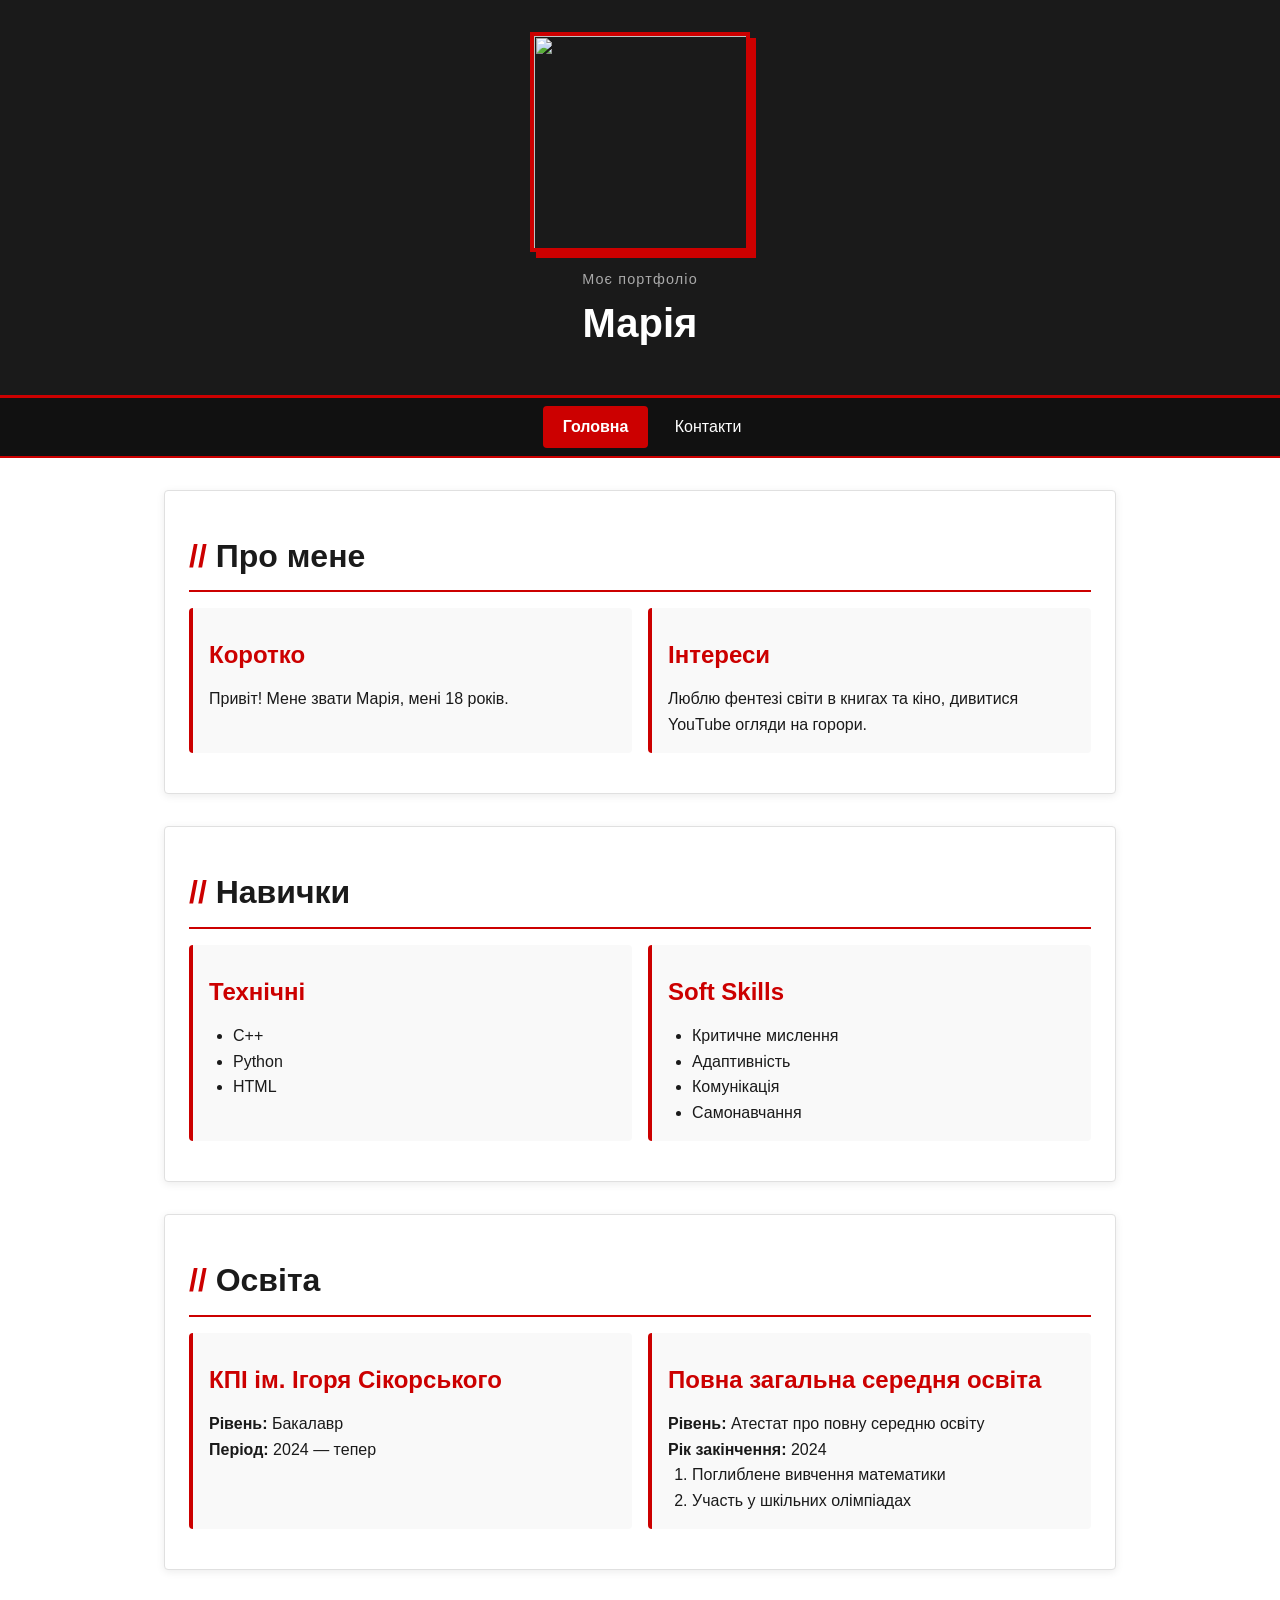
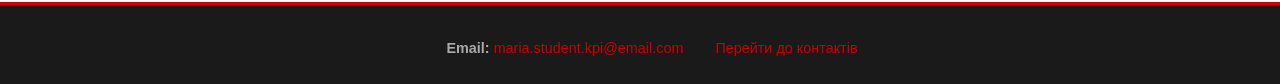
==== lab2/index.html @ 5661b712 "structure: add lab folders" ====
<!DOCTYPE html>
<html lang="uk">
<head>
  <meta charset="UTF-8">
  <meta name="viewport" content="width=device-width, initial-scale=1.0">
  <link rel="stylesheet" href="style.css">
  <title>Моє портфоліо</title>
</head>
<body>
  <header>
    <img src="https://media1.tenor.com/m/KQLA1K90k1AAAAAd/sus-cat-cat.gif" alt="" width="220" height="220">
    <p>Моє портфоліо</p>
    <h1>Марія</h1>
  </header>
  <nav aria-label="Головна навігація">
    <ul>
      <li><a href="index2.html" aria-current="page">Головна</a></li>
      <li><a href="contacts2.html">Контакти</a></li>
    </ul>
  </nav>
  <main>

    <section>
      <h2>Про мене</h2>
      <div class="cards-grid">
        <article>
          <h3>Коротко</h3>
          <p>Привіт! Мене звати Марія, мені 18 років.</p>
        </article>

        <article>
          <h3>Інтереси</h3>
          <p>Люблю фентезі світи в книгах та кіно, дивитися YouTube огляди на горори.</p>
        </article>
      </div>
    </section>

    <section>
      <h2>Навички</h2>
      <div class="cards-grid">
        <article>
          <h3>Технічні</h3>
          <ul>
            <li>C++</li>
            <li>Python</li>
            <li>HTML</li>
          </ul>
        </article>
        <article>
          <h3>Soft Skills</h3>
          <ul>
            <li>Критичне мислення</li>
            <li>Адаптивність</li>
            <li>Комунікація</li>
            <li>Самонавчання</li>
          </ul>
        </article>
      </div>
    </section>

    <section>
      <h2>Освіта</h2>
      <div class="cards-grid">
        <article>
          <h3>КПІ ім. Ігоря Сікорського</h3>
          <p><strong>Рівень:</strong> Бакалавр</p>
          <p><strong>Період:</strong> 2024 — тепер</p>
        </article>
        <article>
          <h3>Повна загальна середня освіта</h3>
          <p><strong>Рівень:</strong> Атестат про повну середню освіту</p>
          <p><strong>Рік закінчення:</strong> 2024</p>
          <ol>
            <li>Поглиблене вивчення математики</li>
            <li>Участь у шкільних олімпіадах</li>
          </ol>
        </article>
      </div>
    </section>

  </main>

  <footer>
    <ul>
      <li><strong>Email:</strong> <a href="mailto:maria.student.kpi@email.com">maria.student.kpi@email.com</a></li>
      <li><a href="contacts2.html">Перейти до контактів</a></li>
    </ul>
  </footer>

</body>
</html>
---- lab2/style.css ----
/* Portfolio styles */
*,
*::before,
*::after {
  box-sizing: border-box;
  margin: 0;
  padding: 0;
}

body {
  font-family: 'Segoe UI', Tahoma, sans-serif;
  font-size: 16px;
  line-height: 1.6;
  color: #1a1a1a;
  background-color: #ffffff;
}

h1 {
  font-size: 2.5rem;
  margin-bottom: 0.5rem;
  color: #ffffff;
}

h2 {
  font-size: 2rem;
  margin: 1rem 0 0.5rem 0;
  color: #1a1a1a;
}

h3 {
  font-size: 1.5rem;
  margin: 0.75rem 0;
  color: #cc0000;
}

a {
  color: #cc0000;
  text-decoration: none;
  transition: color 0.3s;
}

a:hover,
a:focus {
  color: #990000;
  text-decoration: underline;
}

a:visited {
  color: #880000;
}

a:active {
  color: #550000;
}

a[aria-current="page"] {
  font-weight: bold;
  color: #ffffff;
  background-color: #cc0000;
  border-radius: 4px;
}

header {
  text-align: center;
  padding: 2rem 1rem;
  background-color: #1a1a1a;
  border-bottom: 3px solid #cc0000;
}

header img {
  border-radius: 0;
  margin-bottom: 1rem;
  border: 4px solid #cc0000;
  box-shadow: 6px 6px 0px #cc0000;
}

header p {
  color: #aaaaaa;
  font-size: 0.9rem;
  letter-spacing: 0.08em;
}

header h1 {
  color: #ffffff;
}

header a {
  color: #cc0000;
}

header a:hover {
  color: #ff3333;
}

nav {
  background-color: #111111;
  border-bottom: 2px solid #cc0000;
  position: sticky;
  top: 0;
  z-index: 100;
}

nav ul {
  display: flex;
  justify-content: center;
  list-style: none;
  gap: 0.5rem;
  padding: 0.5rem 1rem;
}

nav ul li a {
  color: #ffffff;
  padding: 0.5rem 1.2rem;
  display: block;
  border-radius: 4px;
  font-weight: 500;
  transition: background-color 0.2s, color 0.2s;
}

nav ul li a:hover {
  background-color: #cc0000;
  color: #ffffff;
  text-decoration: none;
}

main {
  max-width: 1000px;
  margin: 2rem auto;
  padding: 0 1.5rem;
  display: flex;
  flex-direction: column;
  gap: 2rem;
}

section {
  background-color: #ffffff;
  padding: 1.5rem;
  border-radius: 4px;
  border: 1px solid #e0e0e0;
  box-shadow: 0 2px 8px rgba(0, 0, 0, 0.08);
}

section h2 {
  border-bottom: 2px solid #cc0000;
  padding-bottom: 0.5rem;
  margin-bottom: 1rem;
}

section article {
  margin-bottom: 1rem;
  padding: 1rem;
  background-color: #f9f9f9;
  border-radius: 4px;
  border-left: 4px solid #cc0000;
  transition: transform 0.2s, box-shadow 0.2s;
}

.cards-grid {
  display: grid;
  grid-template-columns: 1fr 1fr;
  gap: 1rem;
}

ul, ol {
  margin-left: 1.5rem;
}

h2::before {
  content: "// ";
  color: #cc0000;
}



footer {
  background-color: #1a1a1a;
  padding: 1.5rem;
  text-align: center;
  border-top: 3px solid #cc0000;
  color: #aaaaaa;
  font-size: 0.9rem;
}

footer ul {
  list-style: none;
  display: flex;
  justify-content: center;
  gap: 2rem;
  margin-top: 0.5rem;
}

footer a {
  color: #cc0000;
}

footer a:hover {
  color: #ff3333;
}

@media (min-width: 768px) {
  main {
    display: flex;
    flex-wrap: wrap;
    gap: 2rem;
  }


  section {
    flex: 1 1 45%;
  }
}
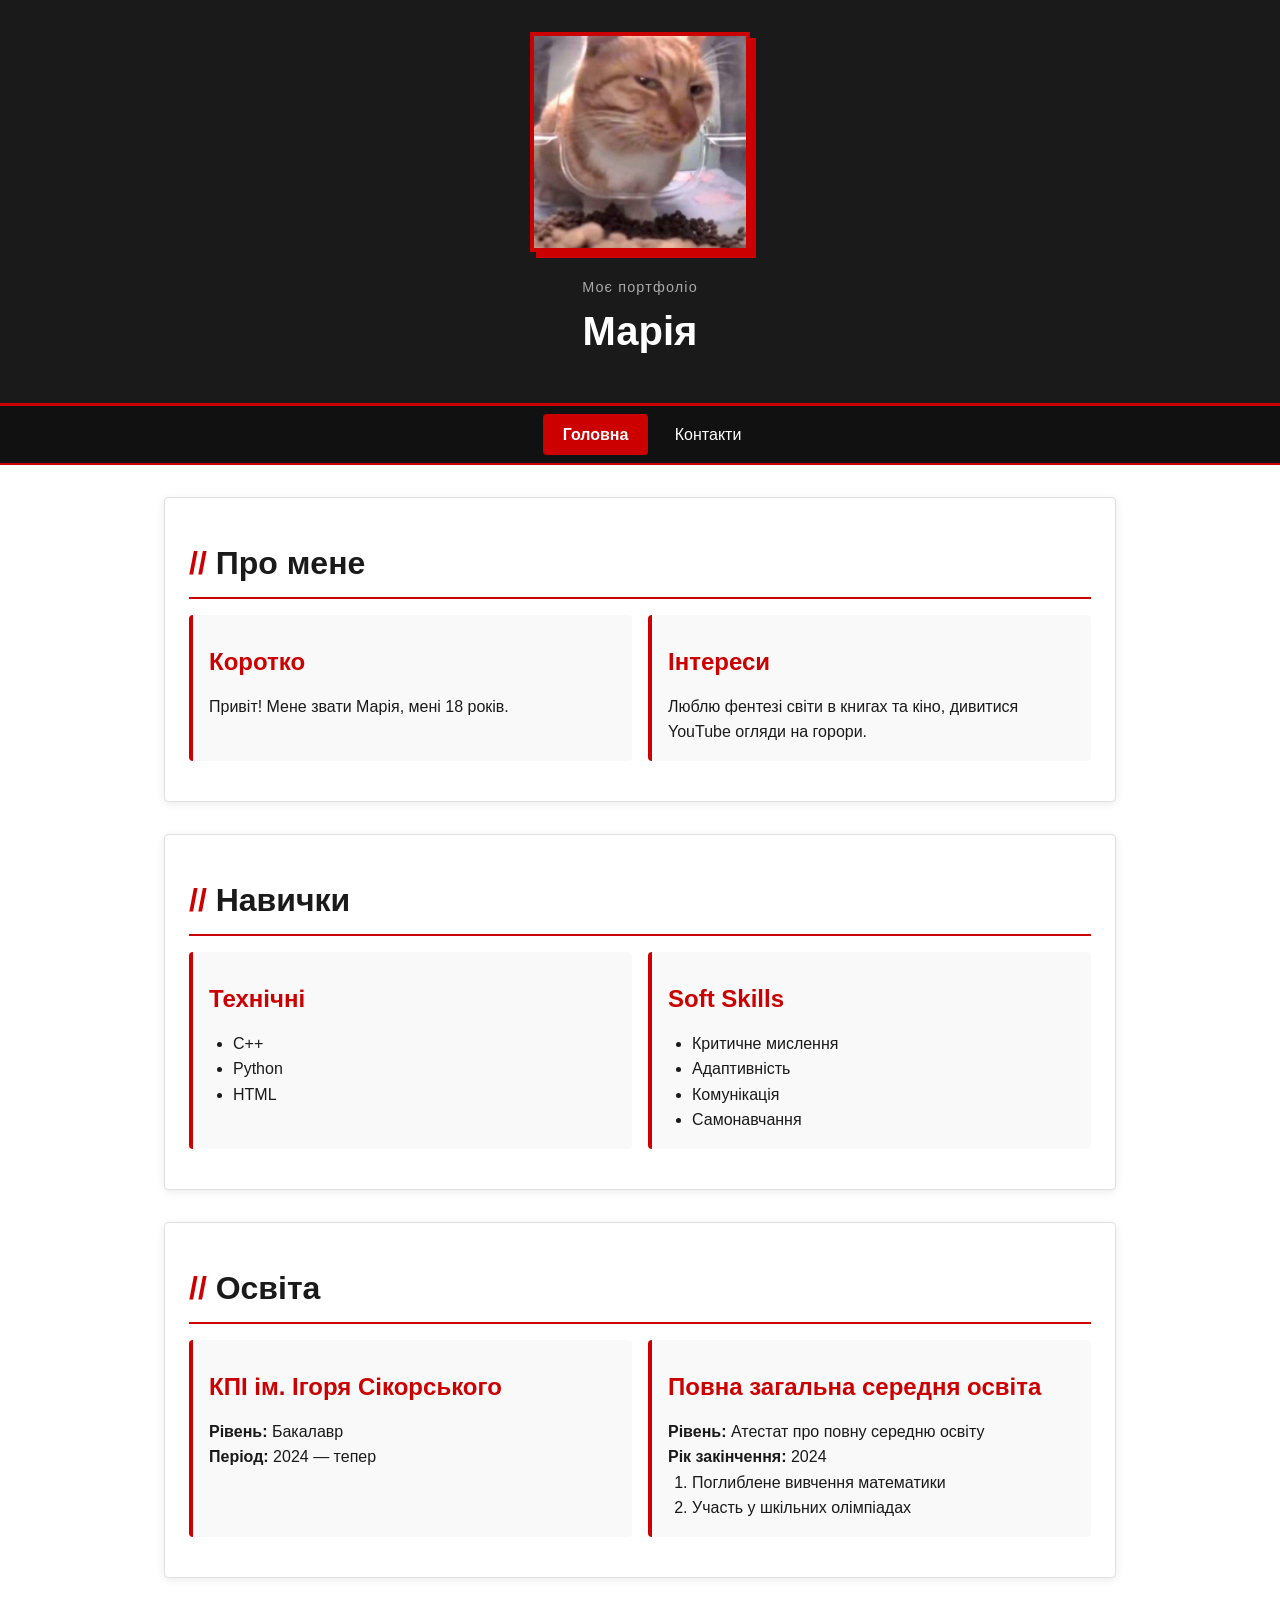
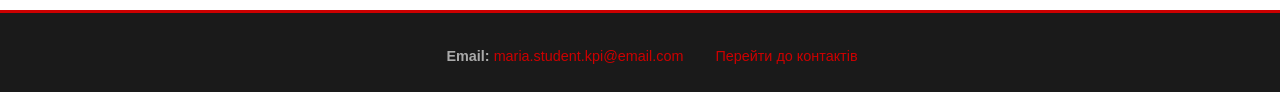
==== commit 561e19d9: "Merge branch 'main' of https://github.com/mklymovychzk41/Portfolio" ====
--- a/lab2/index.html
+++ b/lab2/index.html
@@ -8,14 +8,14 @@
 </head>
 <body>
   <header>
-    <img src="https://media1.tenor.com/m/KQLA1K90k1AAAAAd/sus-cat-cat.gif" alt="" width="220" height="220">
+    <img src="sus-cat-cat.jpg" alt="" width="220" height="220">
     <p>Моє портфоліо</p>
     <h1>Марія</h1>
   </header>
   <nav aria-label="Головна навігація">
     <ul>
-      <li><a href="index2.html" aria-current="page">Головна</a></li>
-      <li><a href="contacts2.html">Контакти</a></li>
+      <li><a href="index.html" aria-current="page">Головна</a></li>
+      <li><a href="contacts.html">Контакти</a></li>
     </ul>
   </nav>
   <main>
@@ -83,9 +83,9 @@
   <footer>
     <ul>
       <li><strong>Email:</strong> <a href="mailto:maria.student.kpi@email.com">maria.student.kpi@email.com</a></li>
-      <li><a href="contacts2.html">Перейти до контактів</a></li>
+      <li><a href="contacts.html">Перейти до контактів</a></li>
     </ul>
   </footer>
 
 </body>
-</html>+</html>
